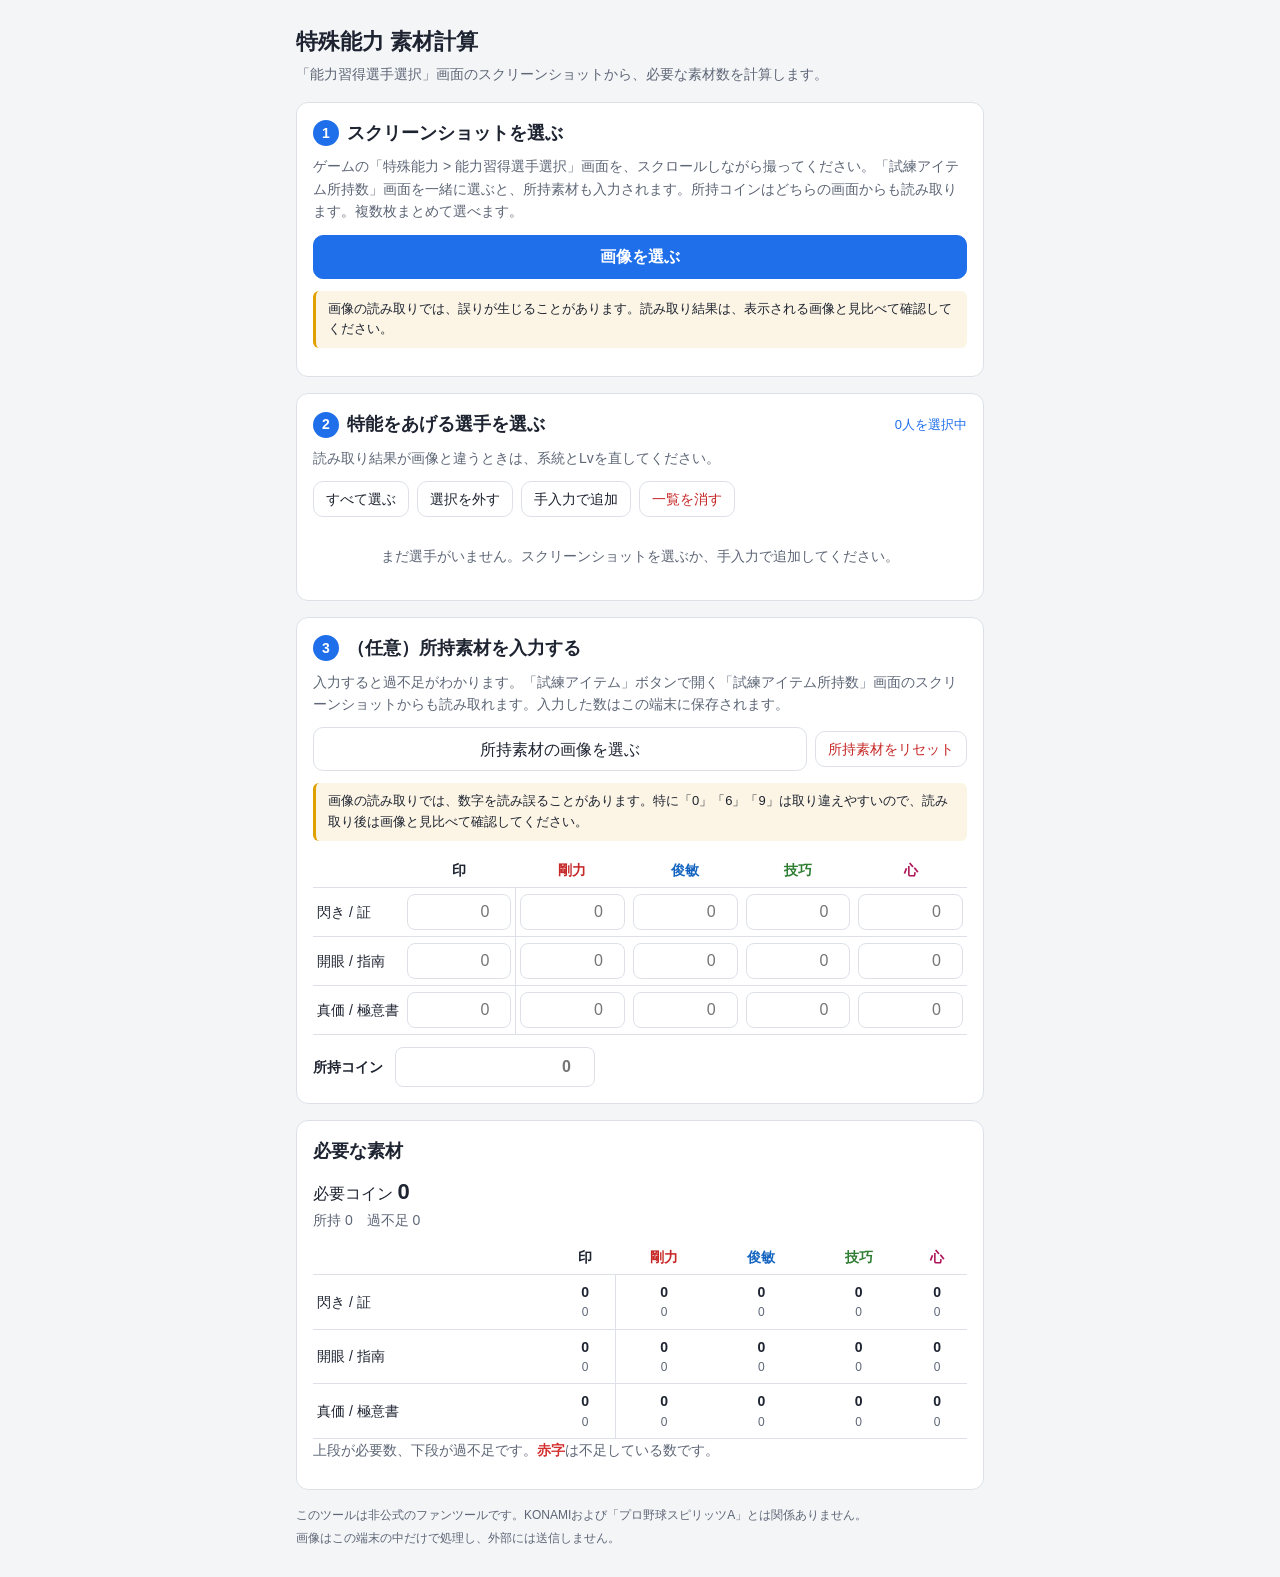
==== index.html @ b3fa0130 "Add files via upload" ====
<!doctype html>
<html lang="ja">
<head>
  <meta charset="utf-8">
  <meta name="viewport" content="width=device-width, initial-scale=1, viewport-fit=cover">
  <meta name="apple-mobile-web-app-capable" content="yes">
  <title>特殊能力 素材計算（スクショ読み取り）</title>
  <link rel="stylesheet" href="src/style.css">
</head>
<body>
  <header class="site-header">
    <h1>特殊能力 素材計算</h1>
    <p class="lead">「能力習得選手選択」画面のスクリーンショットから、必要な素材数を計算します。</p>
  </header>

  <main>
    <section class="card">
      <h2><span class="step">1</span>スクリーンショットを選ぶ</h2>
      <p class="hint">ゲームの「特殊能力 &gt; 能力習得選手選択」画面を、スクロールしながら撮ってください。「試練アイテム所持数」画面を一緒に選ぶと、所持素材も入力されます。所持コインはどちらの画面からも読み取ります。複数枚まとめて選べます。</p>
      <label class="button primary file-button">
        画像を選ぶ
        <input id="file-input" type="file" accept="image/*" multiple hidden>
      </label>
      <p class="notice">画像の読み取りでは、誤りが生じることがあります。読み取り結果は、表示される画像と見比べて確認してください。</p>
      <p id="read-status" class="status" aria-live="polite"></p>
    </section>

    <section class="card">
      <div class="section-head">
        <h2><span class="step">2</span>特能をあげる選手を選ぶ</h2>
        <span id="selected-count" class="badge"></span>
      </div>
      <p class="hint">読み取り結果が画像と違うときは、系統とLvを直してください。</p>
      <div class="toolbar">
        <button type="button" id="select-all" class="button small">すべて選ぶ</button>
        <button type="button" id="select-none" class="button small">選択を外す</button>
        <button type="button" id="add-manual" class="button small">手入力で追加</button>
        <button type="button" id="clear-players" class="button small danger">一覧を消す</button>
      </div>
      <div id="player-list" class="player-list"></div>
      <p id="empty-players" class="empty">まだ選手がいません。スクリーンショットを選ぶか、手入力で追加してください。</p>
    </section>

    <section class="card">
      <h2><span class="step">3</span>（任意）所持素材を入力する</h2>
      <p class="hint">入力すると過不足がわかります。「試練アイテム」ボタンで開く「試練アイテム所持数」画面のスクリーンショットからも読み取れます。入力した数はこの端末に保存されます。</p>
      <div class="toolbar owned-tools">
        <label class="button file-button owned-file">
          所持素材の画像を選ぶ
          <input id="owned-file-input" type="file" accept="image/*" hidden>
        </label>
        <button type="button" id="reset-owned" class="button small danger">所持素材をリセット</button>
      </div>
      <p class="notice">画像の読み取りでは、数字を読み誤ることがあります。特に「0」「6」「9」は取り違えやすいので、読み取り後は画像と見比べて確認してください。</p>
      <p id="owned-status" class="status" aria-live="polite"></p>
      <img id="owned-thumb" class="thumb owned-thumb" alt="読み取った試練アイテム所持数の画面" hidden>
      <div class="table-scroll">
        <table id="owned-table" class="material-table"></table>
      </div>
      <label class="coin-input">所持コイン
        <input id="owned-coin" type="number" inputmode="numeric" min="0" placeholder="0">
      </label>
    </section>

    <section class="card result">
      <h2>必要な素材</h2>
      <p class="coin">必要コイン <strong id="coin-total">0</strong>
        <span class="coin-detail">所持 <span id="coin-owned">0</span>　過不足 <span id="coin-balance" class="bal">0</span></span></p>
      <div class="table-scroll">
        <table id="result-table" class="material-table"></table>
      </div>
      <p class="hint">上段が必要数、下段が過不足です。<span class="short">赤字</span>は不足している数です。</p>
    </section>
  </main>

  <footer class="site-footer">
    <p>このツールは非公式のファンツールです。KONAMIおよび「プロ野球スピリッツA」とは関係ありません。</p>
    <p>画像はこの端末の中だけで処理し、外部には送信しません。</p>
  </footer>

  <template id="player-template">
    <article class="player">
      <label class="pick">
        <input type="checkbox" class="pick-input">
        <span class="pick-label">選択</span>
      </label>
      <img class="thumb" alt="">
      <p class="rows-label">読み取り結果</p>
      <div class="rows"></div>
      <div class="player-foot">
        <label class="target-label">目標Lv
          <select class="target">
            <option value="1">Lv.1</option><option value="2">Lv.2</option><option value="3">Lv.3</option>
            <option value="4">Lv.4</option><option value="5">Lv.5</option>
          </select>
        </label>
        <button type="button" class="button small danger remove">削除</button>
      </div>
    </article>
  </template>

  <script src="src/reader.js"></script>
  <script src="src/materials.js"></script>
  <script src="src/coin.js"></script>
  <script src="src/calc.js"></script>
  <script src="src/app.js"></script>
</body>
</html>
---- src/style.css ----
:root {
  --bg: #f4f5f7;
  --card: #ffffff;
  --text: #1d2330;
  --muted: #5d6676;
  --line: #dde1e7;
  --accent: #1f6feb;
  --accent-soft: #e7f0ff;
  --danger: #c62828;
  --short: #d32f2f;
  --go: #c62828;
  --gi: #2e7d32;
  --shun: #1565c0;
  --shin: #ad1457;
  color-scheme: light dark;
}
@media (prefers-color-scheme: dark) {
  :root {
    --bg: #12151b;
    --card: #1b2029;
    --text: #e6e9ef;
    --muted: #9aa3b2;
    --line: #2d3442;
    --accent: #4c8dff;
    --accent-soft: #1d2a42;
    --danger: #ef5350;
    --short: #ff6b6b;
    --go: #ef6b6b;
    --gi: #66bb6a;
    --shun: #64a8f0;
    --shin: #f06292;
  }
}

* { box-sizing: border-box; }
[hidden] { display: none !important; }
body {
  margin: 0;
  background: var(--bg);
  color: var(--text);
  font-family: -apple-system, BlinkMacSystemFont, "Hiragino Sans", "Hiragino Kaku Gothic ProN", sans-serif;
  font-size: 16px;
  line-height: 1.6;
  -webkit-text-size-adjust: 100%;
}
.site-header, main, .site-footer {
  max-width: 720px;
  margin: 0 auto;
  padding: 0 16px;
}
.site-header { padding-top: calc(16px + env(safe-area-inset-top)); }
h1 { font-size: 22px; margin: 8px 0 4px; }
h2 { font-size: 18px; margin: 0 0 8px; display: flex; align-items: center; gap: 8px; }
.lead, .hint { color: var(--muted); margin: 0 0 12px; font-size: 14px; }
.step {
  display: inline-grid; place-items: center;
  width: 26px; height: 26px; border-radius: 50%;
  background: var(--accent); color: #fff; font-size: 14px;
}

.card {
  background: var(--card);
  border: 1px solid var(--line);
  border-radius: 12px;
  padding: 16px;
  margin: 16px 0;
}
.section-head { display: flex; justify-content: space-between; align-items: baseline; gap: 8px; flex-wrap: wrap; }
.badge { font-size: 13px; color: var(--accent); }

.button {
  display: inline-flex; align-items: center; justify-content: center;
  min-height: 44px; padding: 0 16px;
  border: 1px solid var(--line); border-radius: 10px;
  background: var(--card); color: var(--text);
  font: inherit; cursor: pointer;
}
.button.primary { background: var(--accent); border-color: var(--accent); color: #fff; font-weight: 600; width: 100%; }
.button.small { min-height: 36px; padding: 0 12px; font-size: 14px; }
.button.danger { color: var(--danger); }
.toolbar { display: flex; flex-wrap: wrap; gap: 8px; margin-bottom: 12px; }
.status { margin: 12px 0 0; font-size: 14px; }
.notice {
  margin: 12px 0 0;
  padding: 8px 12px;
  border-left: 3px solid #e0a100;
  background: rgba(224, 161, 0, 0.1);
  border-radius: 6px;
  font-size: 13px;
}
.empty { color: var(--muted); font-size: 14px; text-align: center; padding: 16px 0; margin: 0; }

.player-list { display: grid; gap: 12px; }
.player {
  border: 1px solid var(--line);
  border-radius: 10px;
  padding: 12px;
  display: grid;
  gap: 8px;
}
.player.checked { border-color: var(--accent); background: var(--accent-soft); }
.pick { display: flex; align-items: center; gap: 8px; font-weight: 600; }
.pick-input { width: 22px; height: 22px; accent-color: var(--accent); }
.thumb { width: 100%; height: auto; border-radius: 6px; display: block; background: #000; }
.rows { display: grid; gap: 6px; }
.row { display: grid; grid-template-columns: 20px 1fr 96px; gap: 8px; align-items: center; }
.row-no { color: var(--muted); font-size: 13px; text-align: center; }
select, input[type="number"] {
  font: inherit;
  font-size: 16px; /* iOSで入力時に拡大されないように */
  min-height: 40px;
  padding: 4px 8px;
  border: 1px solid var(--line);
  border-radius: 8px;
  background: var(--card);
  color: var(--text);
  width: 100%;
}
select.kei { font-weight: 600; }
.kei-剛 { color: var(--go); }
.kei-技 { color: var(--gi); }
.kei-俊 { color: var(--shun); }
.kei-心 { color: var(--shin); }
.player-foot { display: flex; justify-content: space-between; align-items: center; gap: 8px; }
.player-foot label { display: flex; align-items: center; gap: 8px; font-size: 14px; }
.player-foot select { width: auto; }

.table-scroll { overflow-x: auto; }
.material-table { width: 100%; border-collapse: collapse; font-size: 14px; }
.material-table th, .material-table td { border-bottom: 1px solid var(--line); padding: 6px 4px; text-align: center; }
.material-table tr > th:first-child { text-align: left; white-space: nowrap; font-weight: 500; }
.material-table input { min-height: 36px; text-align: right; padding: 4px 6px; min-width: 48px; }
.kei-head { font-weight: 700; }
.common-cell { border-right: 1px solid var(--line); }
.owned-tools { margin: 12px 0 0; align-items: center; }
.owned-file { flex: 1 1 auto; }
.rows-label { margin: 4px 0 0; font-size: 13px; font-weight: 600; color: var(--muted); }
.target-label { font-size: 16px !important; font-weight: 600; }
.player-foot .target-label select { font-size: 17px; font-weight: 600; min-height: 44px; padding: 4px 12px; }
.owned-thumb { margin: 8px 0 12px; }
.need { font-weight: 600; font-variant-numeric: tabular-nums; }
.bal { font-size: 12px; color: var(--muted); font-variant-numeric: tabular-nums; }
.bal.short, .short { color: var(--short); font-weight: 600; }
.coin { margin: 0 0 8px; }
.coin strong { font-size: 22px; font-variant-numeric: tabular-nums; }
.coin-detail { display: block; font-size: 14px; color: var(--muted); font-variant-numeric: tabular-nums; }
.coin-detail .bal { font-size: 14px; }
.coin-input { display: flex; align-items: center; gap: 12px; margin-top: 12px; font-weight: 600; font-size: 14px; }
.coin-input input { max-width: 200px; text-align: right; }

.site-footer { color: var(--muted); font-size: 12px; padding-bottom: calc(24px + env(safe-area-inset-bottom)); }
.site-footer p { margin: 4px 0; }
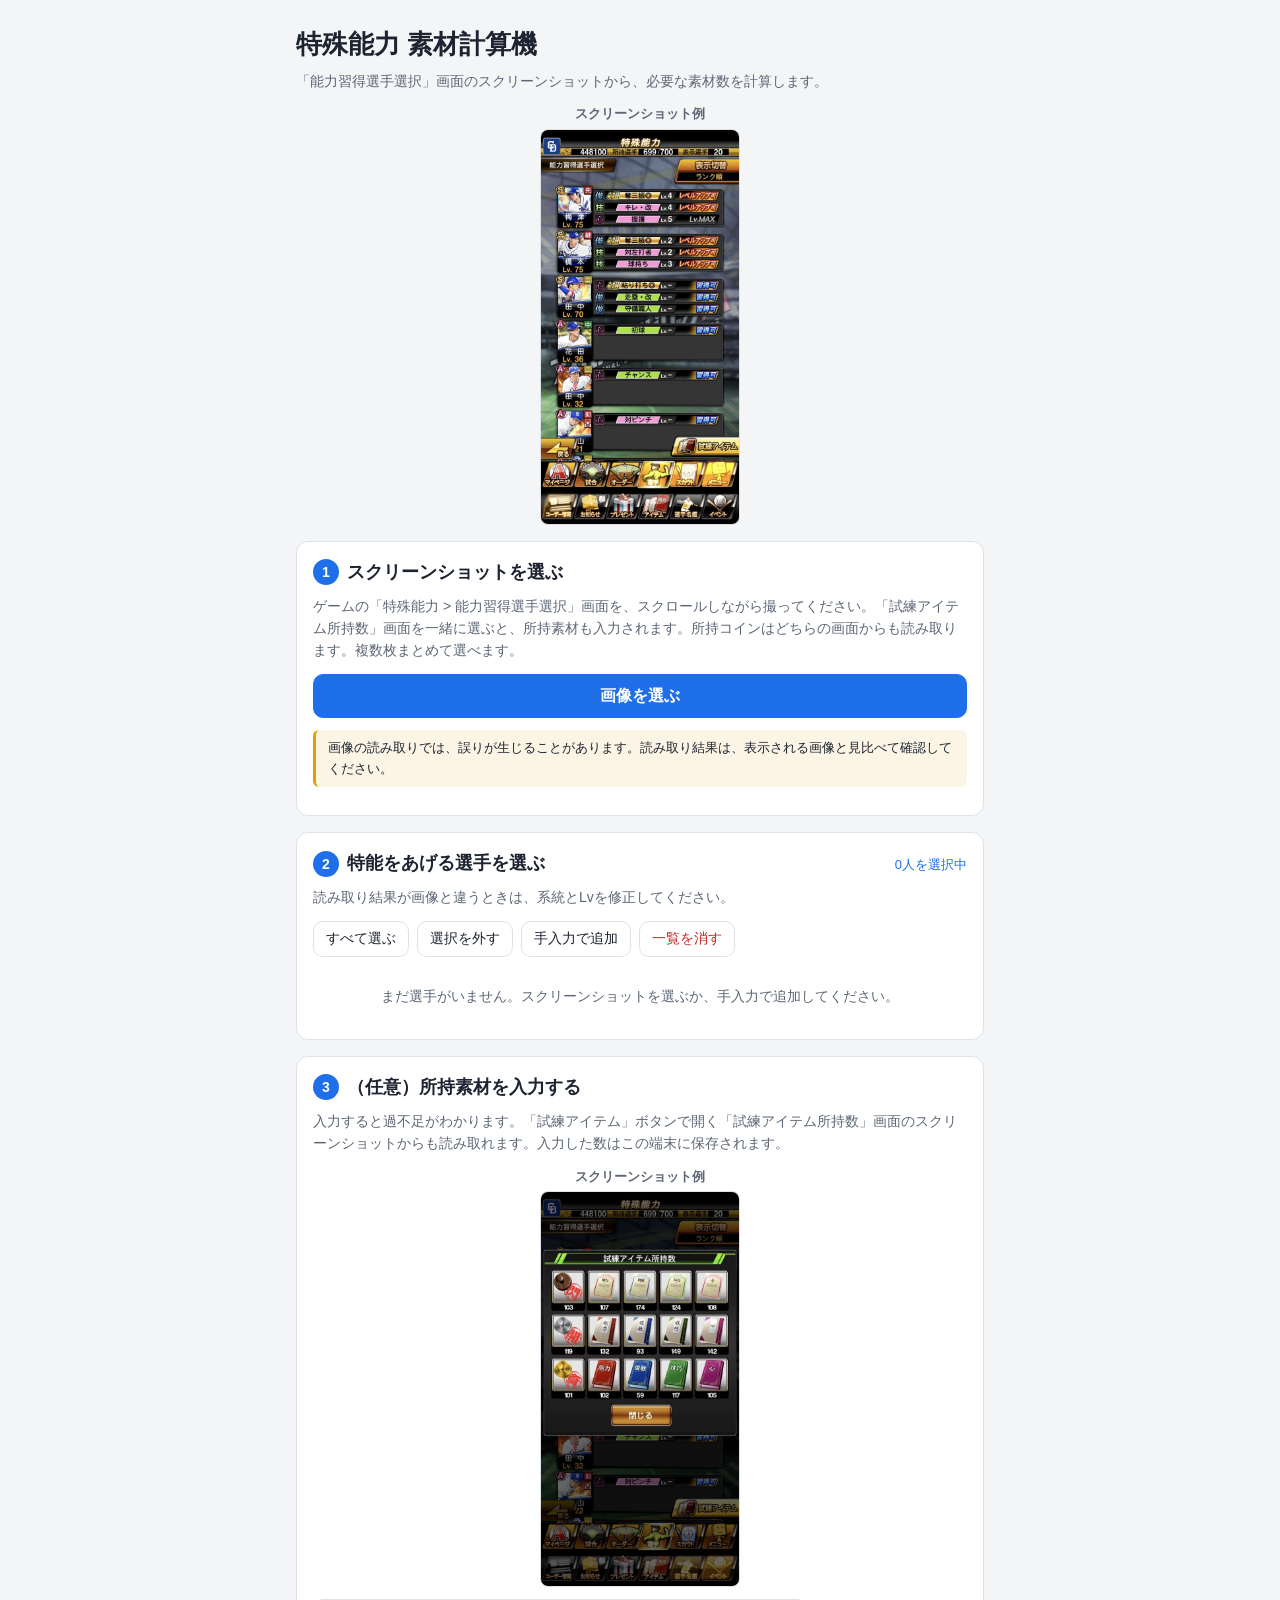
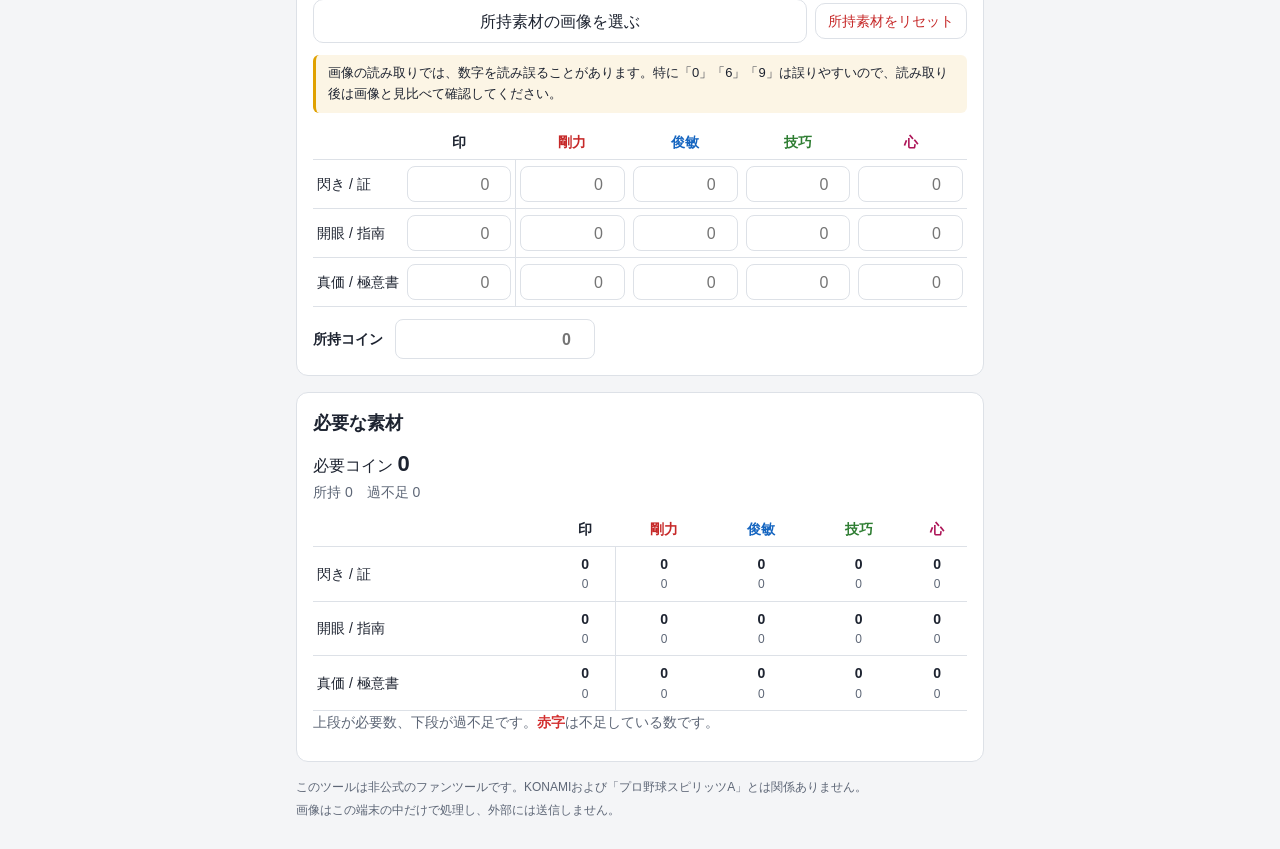
==== commit 3d9f373a: "Add files via upload" ====
--- a/index.html
+++ b/index.html
@@ -4,13 +4,17 @@
   <meta charset="utf-8">
   <meta name="viewport" content="width=device-width, initial-scale=1, viewport-fit=cover">
   <meta name="apple-mobile-web-app-capable" content="yes">
-  <title>特殊能力 素材計算（スクショ読み取り）</title>
+  <title>特殊能力 素材計算機（スクショ読み取り）</title>
   <link rel="stylesheet" href="src/style.css">
 </head>
 <body>
   <header class="site-header">
-    <h1>特殊能力 素材計算</h1>
+    <h1>特殊能力 素材計算機</h1>
     <p class="lead">「能力習得選手選択」画面のスクリーンショットから、必要な素材数を計算します。</p>
+    <figure class="example">
+      <figcaption>スクリーンショット例</figcaption>
+      <img src="img/example01.jpg" alt="「能力習得選手選択」画面のスクリーンショット例" width="600" height="1194" loading="lazy">
+    </figure>
   </header>
 
   <main>
@@ -30,7 +34,7 @@
         <h2><span class="step">2</span>特能をあげる選手を選ぶ</h2>
         <span id="selected-count" class="badge"></span>
       </div>
-      <p class="hint">読み取り結果が画像と違うときは、系統とLvを直してください。</p>
+      <p class="hint">読み取り結果が画像と違うときは、系統とLvを修正してください。</p>
       <div class="toolbar">
         <button type="button" id="select-all" class="button small">すべて選ぶ</button>
         <button type="button" id="select-none" class="button small">選択を外す</button>
@@ -44,6 +48,10 @@
     <section class="card">
       <h2><span class="step">3</span>（任意）所持素材を入力する</h2>
       <p class="hint">入力すると過不足がわかります。「試練アイテム」ボタンで開く「試練アイテム所持数」画面のスクリーンショットからも読み取れます。入力した数はこの端末に保存されます。</p>
+      <figure class="example">
+        <figcaption>スクリーンショット例</figcaption>
+        <img src="img/example02.jpg" alt="「試練アイテム所持数」画面のスクリーンショット例" width="600" height="1194" loading="lazy">
+      </figure>
       <div class="toolbar owned-tools">
         <label class="button file-button owned-file">
           所持素材の画像を選ぶ
@@ -51,7 +59,7 @@
         </label>
         <button type="button" id="reset-owned" class="button small danger">所持素材をリセット</button>
       </div>
-      <p class="notice">画像の読み取りでは、数字を読み誤ることがあります。特に「0」「6」「9」は取り違えやすいので、読み取り後は画像と見比べて確認してください。</p>
+      <p class="notice">画像の読み取りでは、数字を読み誤ることがあります。特に「0」「6」「9」は誤りやすいので、読み取り後は画像と見比べて確認してください。</p>
       <p id="owned-status" class="status" aria-live="polite"></p>
       <img id="owned-thumb" class="thumb owned-thumb" alt="読み取った試練アイテム所持数の画面" hidden>
       <div class="table-scroll">
--- a/src/style.css
+++ b/src/style.css
@@ -49,8 +49,11 @@
   padding: 0 16px;
 }
 .site-header { padding-top: calc(16px + env(safe-area-inset-top)); }
-h1 { font-size: 22px; margin: 8px 0 4px; }
+h1 { font-size: 26px; margin: 8px 0 4px; }
 h2 { font-size: 18px; margin: 0 0 8px; display: flex; align-items: center; gap: 8px; }
+.example { margin: 0 0 12px; text-align: center; }
+.example figcaption { font-size: 13px; font-weight: 600; color: var(--muted); margin-bottom: 4px; }
+.example img { display: block; width: 100%; max-width: 200px; height: auto; margin: 0 auto; border-radius: 8px; border: 1px solid var(--line); }
 .lead, .hint { color: var(--muted); margin: 0 0 12px; font-size: 14px; }
 .step {
   display: inline-grid; place-items: center;
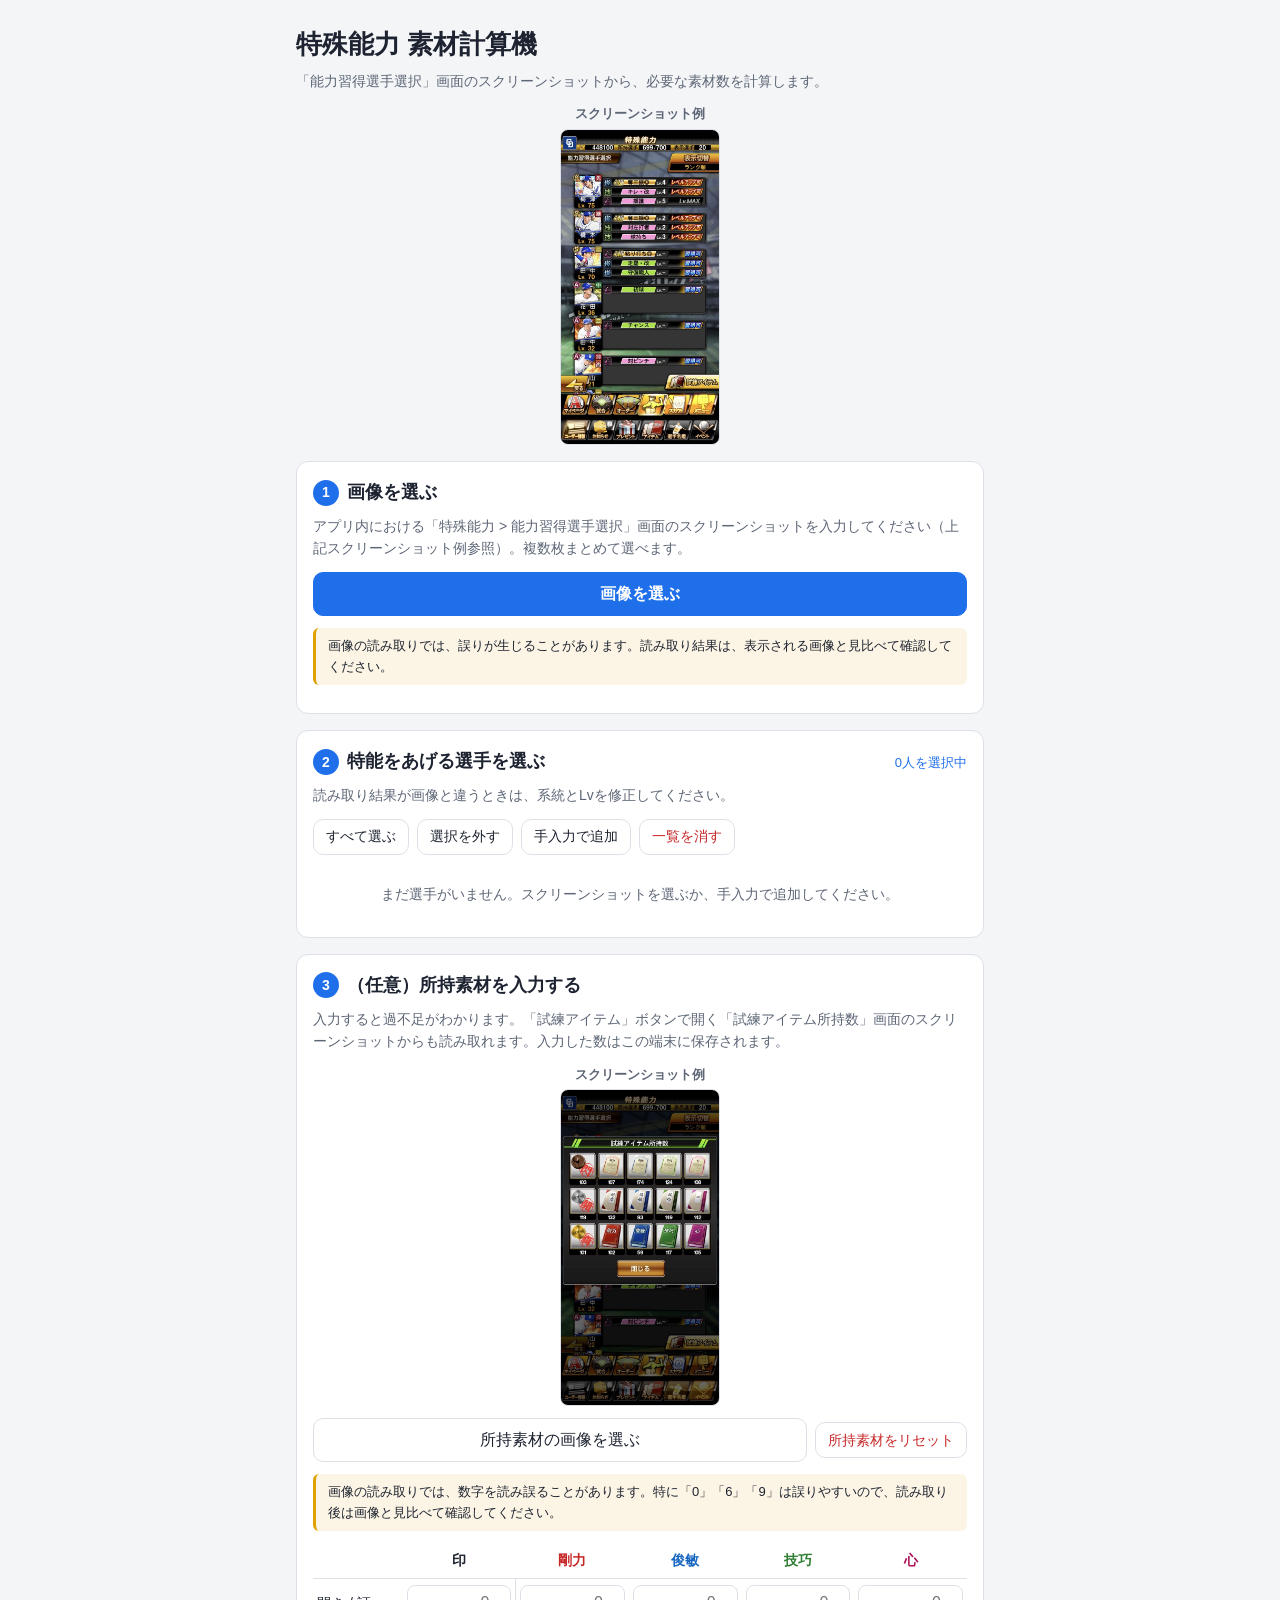
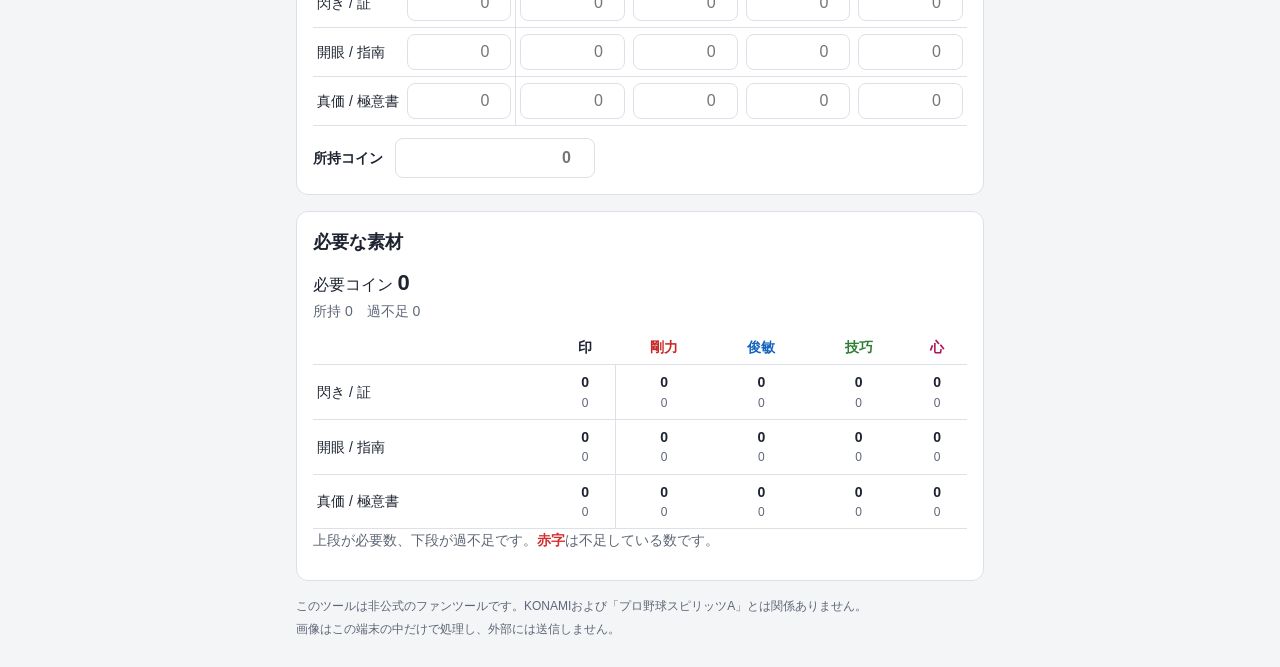
==== commit b645248e: "Add files via upload" ====
--- a/index.html
+++ b/index.html
@@ -19,8 +19,8 @@
 
   <main>
     <section class="card">
-      <h2><span class="step">1</span>スクリーンショットを選ぶ</h2>
-      <p class="hint">ゲームの「特殊能力 &gt; 能力習得選手選択」画面を、スクロールしながら撮ってください。「試練アイテム所持数」画面を一緒に選ぶと、所持素材も入力されます。所持コインはどちらの画面からも読み取ります。複数枚まとめて選べます。</p>
+      <h2><span class="step">1</span>画像を選ぶ</h2>
+      <p class="hint">アプリ内における「特殊能力 &gt; 能力習得選手選択」画面のスクリーンショットを入力してください（上記スクリーンショット例参照）。複数枚まとめて選べます。</p>
       <label class="button primary file-button">
         画像を選ぶ
         <input id="file-input" type="file" accept="image/*" multiple hidden>
--- a/src/style.css
+++ b/src/style.css
@@ -53,7 +53,10 @@
 h2 { font-size: 18px; margin: 0 0 8px; display: flex; align-items: center; gap: 8px; }
 .example { margin: 0 0 12px; text-align: center; }
 .example figcaption { font-size: 13px; font-weight: 600; color: var(--muted); margin-bottom: 4px; }
-.example img { display: block; width: 100%; max-width: 200px; height: auto; margin: 0 auto; border-radius: 8px; border: 1px solid var(--line); }
+.example img { display: block; width: 160px; max-width: 100%; height: auto; margin: 0 auto; border-radius: 8px; border: 1px solid var(--line); }
+@media (max-width: 480px) {
+  .example img { width: 56px; } /* スマホでは縦長の画像が場所を取りすぎないよう小さく */
+}
 .lead, .hint { color: var(--muted); margin: 0 0 12px; font-size: 14px; }
 .step {
   display: inline-grid; place-items: center;
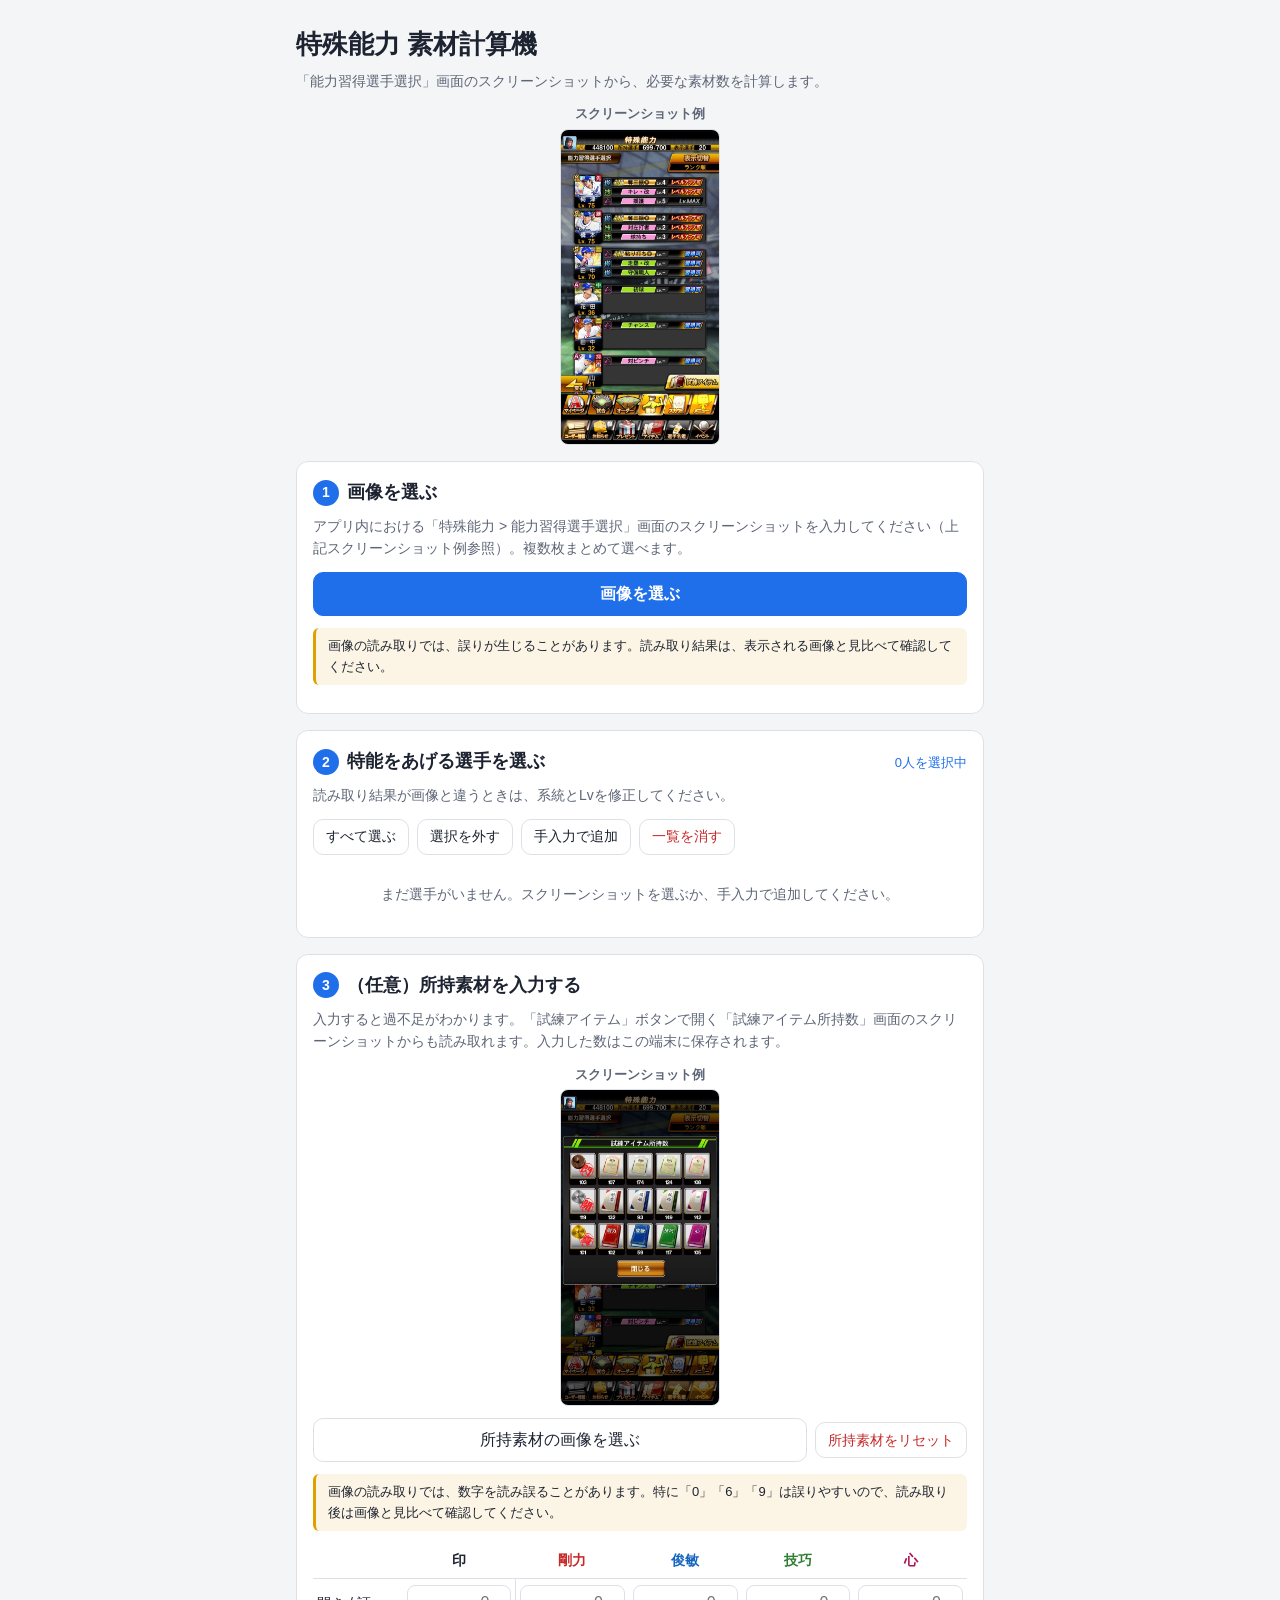
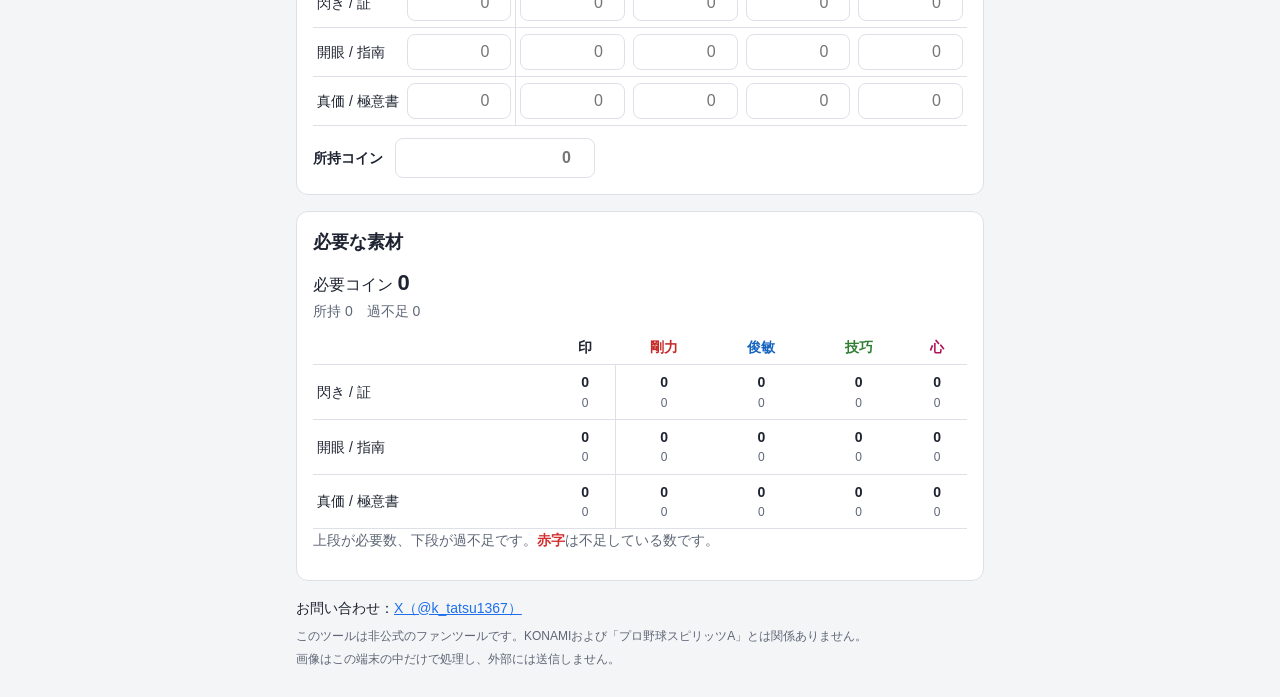
==== commit 240eed56: "Add files via upload" ====
--- a/index.html
+++ b/index.html
@@ -82,6 +82,7 @@
   </main>
 
   <footer class="site-footer">
+    <p class="contact">お問い合わせ：<a href="https://x.com/k_tatsu1367" target="_blank" rel="noopener noreferrer">X（@k_tatsu1367）</a></p>
     <p>このツールは非公式のファンツールです。KONAMIおよび「プロ野球スピリッツA」とは関係ありません。</p>
     <p>画像はこの端末の中だけで処理し、外部には送信しません。</p>
   </footer>
--- a/src/style.css
+++ b/src/style.css
@@ -156,3 +156,5 @@
 
 .site-footer { color: var(--muted); font-size: 12px; padding-bottom: calc(24px + env(safe-area-inset-bottom)); }
 .site-footer p { margin: 4px 0; }
+.site-footer .contact { font-size: 14px; color: var(--text); margin-bottom: 8px; }
+.site-footer a { color: var(--accent); }
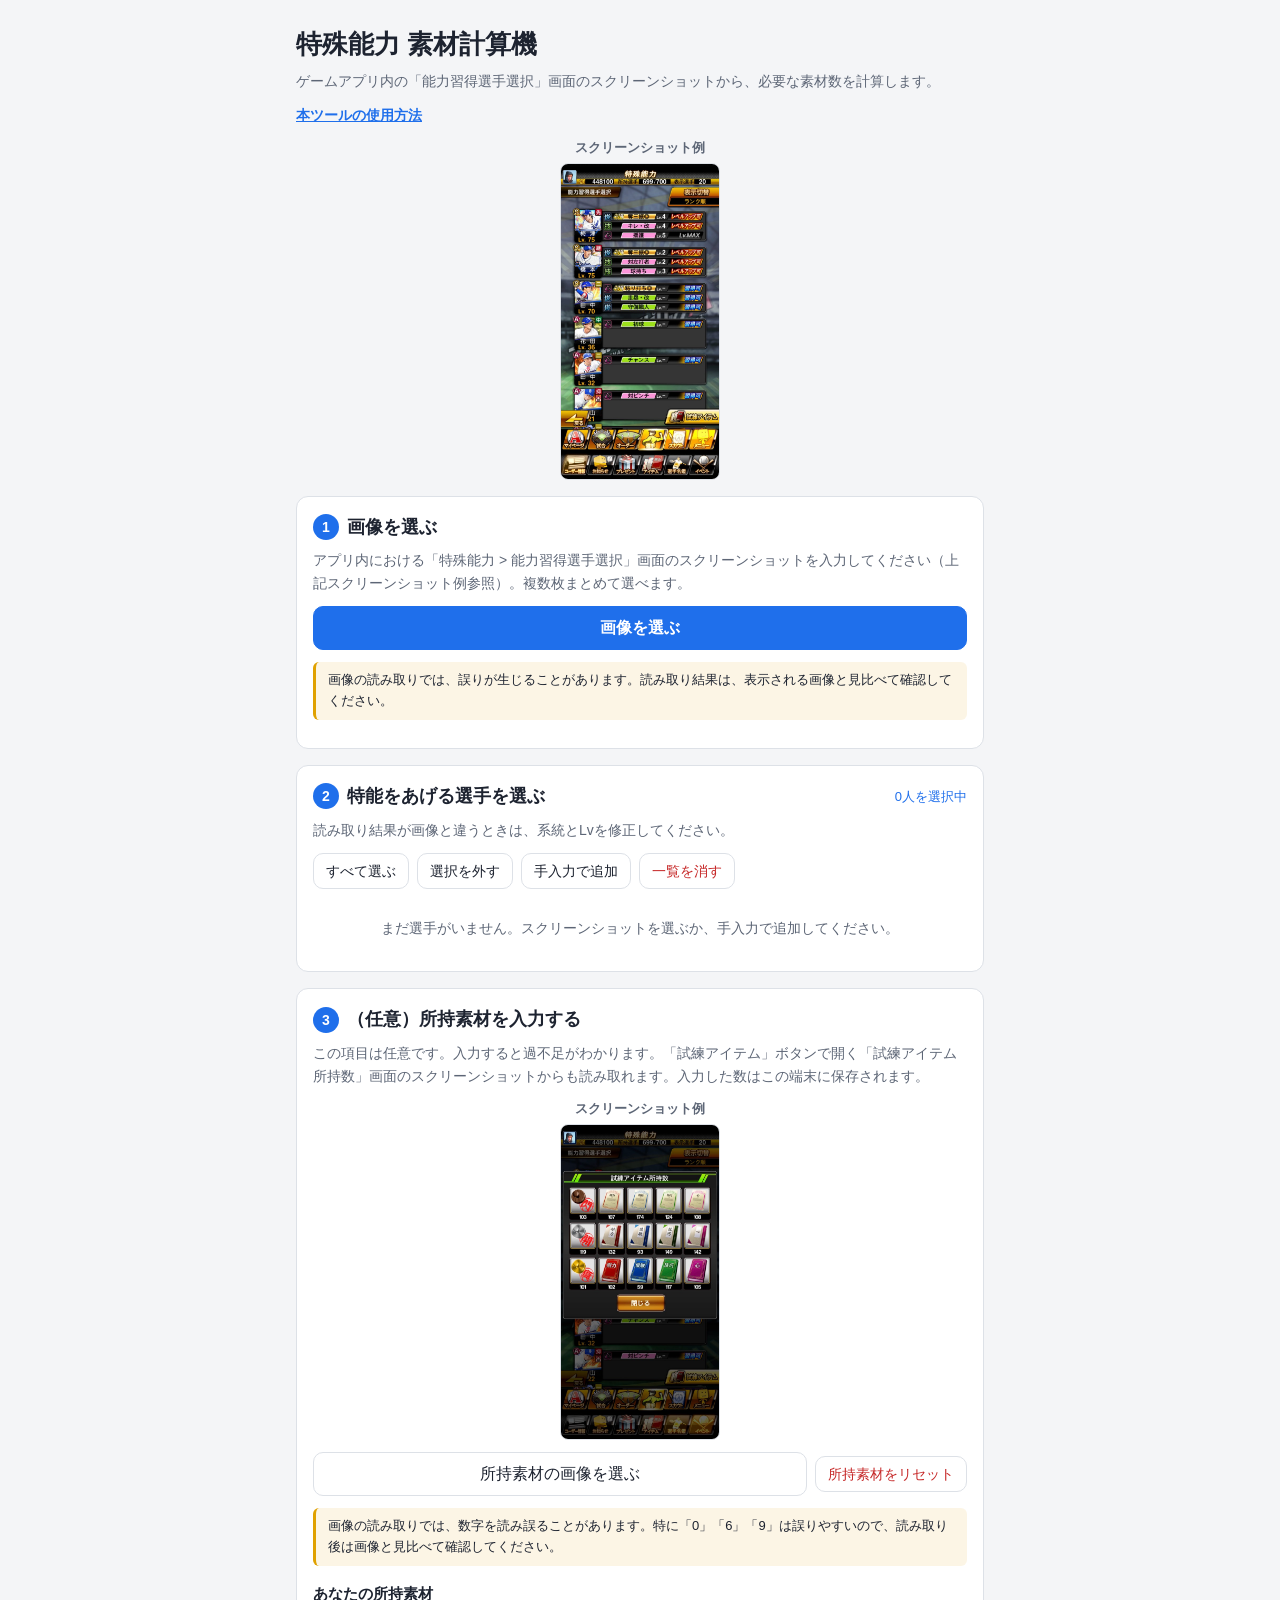
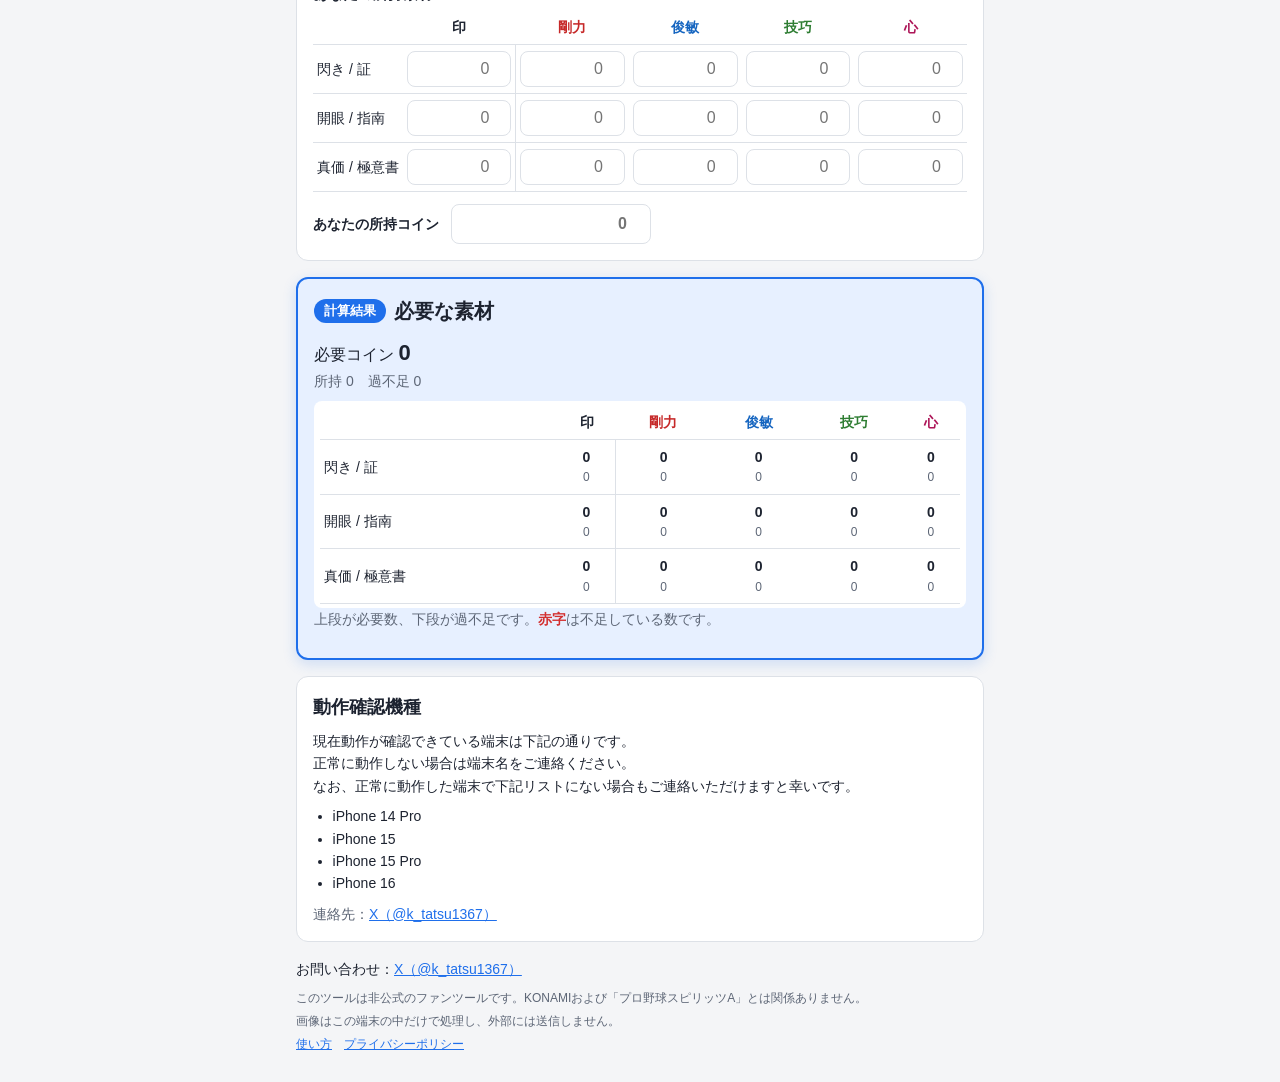
==== commit ff8cf506: "Add files via upload" ====
--- a/index.html
+++ b/index.html
@@ -10,7 +10,8 @@
 <body>
   <header class="site-header">
     <h1>特殊能力 素材計算機</h1>
-    <p class="lead">「能力習得選手選択」画面のスクリーンショットから、必要な素材数を計算します。</p>
+    <p class="lead">ゲームアプリ内の「能力習得選手選択」画面のスクリーンショットから、必要な素材数を計算します。</p>
+    <p class="guide-link"><a href="guide.html">本ツールの使用方法</a></p>
     <figure class="example">
       <figcaption>スクリーンショット例</figcaption>
       <img src="img/example01.jpg" alt="「能力習得選手選択」画面のスクリーンショット例" width="600" height="1194" loading="lazy">
@@ -47,7 +48,7 @@
 
     <section class="card">
       <h2><span class="step">3</span>（任意）所持素材を入力する</h2>
-      <p class="hint">入力すると過不足がわかります。「試練アイテム」ボタンで開く「試練アイテム所持数」画面のスクリーンショットからも読み取れます。入力した数はこの端末に保存されます。</p>
+      <p class="hint">この項目は任意です。入力すると過不足がわかります。「試練アイテム」ボタンで開く「試練アイテム所持数」画面のスクリーンショットからも読み取れます。入力した数はこの端末に保存されます。</p>
       <figure class="example">
         <figcaption>スクリーンショット例</figcaption>
         <img src="img/example02.jpg" alt="「試練アイテム所持数」画面のスクリーンショット例" width="600" height="1194" loading="lazy">
@@ -62,16 +63,17 @@
       <p class="notice">画像の読み取りでは、数字を読み誤ることがあります。特に「0」「6」「9」は誤りやすいので、読み取り後は画像と見比べて確認してください。</p>
       <p id="owned-status" class="status" aria-live="polite"></p>
       <img id="owned-thumb" class="thumb owned-thumb" alt="読み取った試練アイテム所持数の画面" hidden>
+      <h3 class="sub-head">あなたの所持素材</h3>
       <div class="table-scroll">
         <table id="owned-table" class="material-table"></table>
       </div>
-      <label class="coin-input">所持コイン
+      <label class="coin-input">あなたの所持コイン
         <input id="owned-coin" type="number" inputmode="numeric" min="0" placeholder="0">
       </label>
     </section>
 
     <section class="card result">
-      <h2>必要な素材</h2>
+      <h2><span class="result-tag">計算結果</span>必要な素材</h2>
       <p class="coin">必要コイン <strong id="coin-total">0</strong>
         <span class="coin-detail">所持 <span id="coin-owned">0</span>　過不足 <span id="coin-balance" class="bal">0</span></span></p>
       <div class="table-scroll">
@@ -79,12 +81,26 @@
       </div>
       <p class="hint">上段が必要数、下段が過不足です。<span class="short">赤字</span>は不足している数です。</p>
     </section>
+    <section class="card devices">
+      <h2>動作確認機種</h2>
+      <p>現在動作が確認できている端末は下記の通りです。<br>
+        正常に動作しない場合は端末名をご連絡ください。<br>
+        なお、正常に動作した端末で下記リストにない場合もご連絡いただけますと幸いです。</p>
+      <ul>
+        <li>iPhone 14 Pro</li>
+        <li>iPhone 15</li>
+        <li>iPhone 15 Pro</li>
+        <li>iPhone 16</li>
+      </ul>
+      <p class="hint">連絡先：<a href="https://x.com/k_tatsu1367" target="_blank" rel="noopener noreferrer">X（@k_tatsu1367）</a></p>
+    </section>
   </main>
 
   <footer class="site-footer">
     <p class="contact">お問い合わせ：<a href="https://x.com/k_tatsu1367" target="_blank" rel="noopener noreferrer">X（@k_tatsu1367）</a></p>
     <p>このツールは非公式のファンツールです。KONAMIおよび「プロ野球スピリッツA」とは関係ありません。</p>
     <p>画像はこの端末の中だけで処理し、外部には送信しません。</p>
+    <p><a href="guide.html">使い方</a>　<a href="privacy.html">プライバシーポリシー</a></p>
   </footer>
 
   <template id="player-template">
--- a/src/style.css
+++ b/src/style.css
@@ -148,6 +148,25 @@
 .bal { font-size: 12px; color: var(--muted); font-variant-numeric: tabular-nums; }
 .bal.short, .short { color: var(--short); font-weight: 600; }
 .coin { margin: 0 0 8px; }
+.sub-head { font-size: 15px; margin: 16px 0 4px; }
+
+/* 必要な素材（計算結果）の枠：出力であることが一目でわかるように */
+.card.result {
+  border: 2px solid var(--accent);
+  background: var(--accent-soft);
+  box-shadow: 0 4px 14px rgba(31, 111, 235, 0.18);
+}
+.card.result h2 { font-size: 20px; }
+.result-tag {
+  display: inline-block;
+  padding: 2px 10px;
+  border-radius: 999px;
+  background: var(--accent);
+  color: #fff;
+  font-size: 13px;
+  font-weight: 700;
+}
+.card.result .table-scroll { background: var(--card); border-radius: 8px; padding: 4px 6px; }
 .coin strong { font-size: 22px; font-variant-numeric: tabular-nums; }
 .coin-detail { display: block; font-size: 14px; color: var(--muted); font-variant-numeric: tabular-nums; }
 .coin-detail .bal { font-size: 14px; }
@@ -158,3 +177,28 @@
 .site-footer p { margin: 4px 0; }
 .site-footer .contact { font-size: 14px; color: var(--text); margin-bottom: 8px; }
 .site-footer a { color: var(--accent); }
+
+/* 動作確認機種 */
+.devices p { margin: 0 0 8px; font-size: 14px; }
+.devices ul { margin: 0 0 8px; padding-left: 1.4em; font-size: 14px; }
+.devices .hint { margin: 0; }
+.devices a { color: var(--accent); }
+
+/* プライバシーポリシーのページ */
+.back { margin: 0 0 8px; font-size: 14px; }
+.back a, .policy a { color: var(--accent); }
+.policy p { margin: 0 0 8px; font-size: 15px; }
+.policy p:last-child { margin-bottom: 0; }
+.policy ul { margin: 0 0 8px; padding-left: 1.4em; font-size: 15px; }
+.policy li { margin: 4px 0; }
+.policy ol { margin: 0 0 12px; padding-left: 1.4em; font-size: 15px; }
+.policy ol li { margin: 0 0 10px; }
+.guide-table { margin-bottom: 12px; white-space: nowrap; font-variant-numeric: tabular-nums; }
+.guide-table thead th { font-weight: 600; font-size: 13px; }
+.guide-table .total th, .guide-table .total td { font-weight: 700; }
+.faq { margin: 0; font-size: 15px; }
+.faq dt { font-weight: 700; margin-top: 12px; }
+.faq dt:first-child { margin-top: 0; }
+.faq dd { margin: 4px 0 0; }
+.guide-link { margin: 0 0 12px; font-size: 14px; }
+.guide-link a { color: var(--accent); font-weight: 600; }
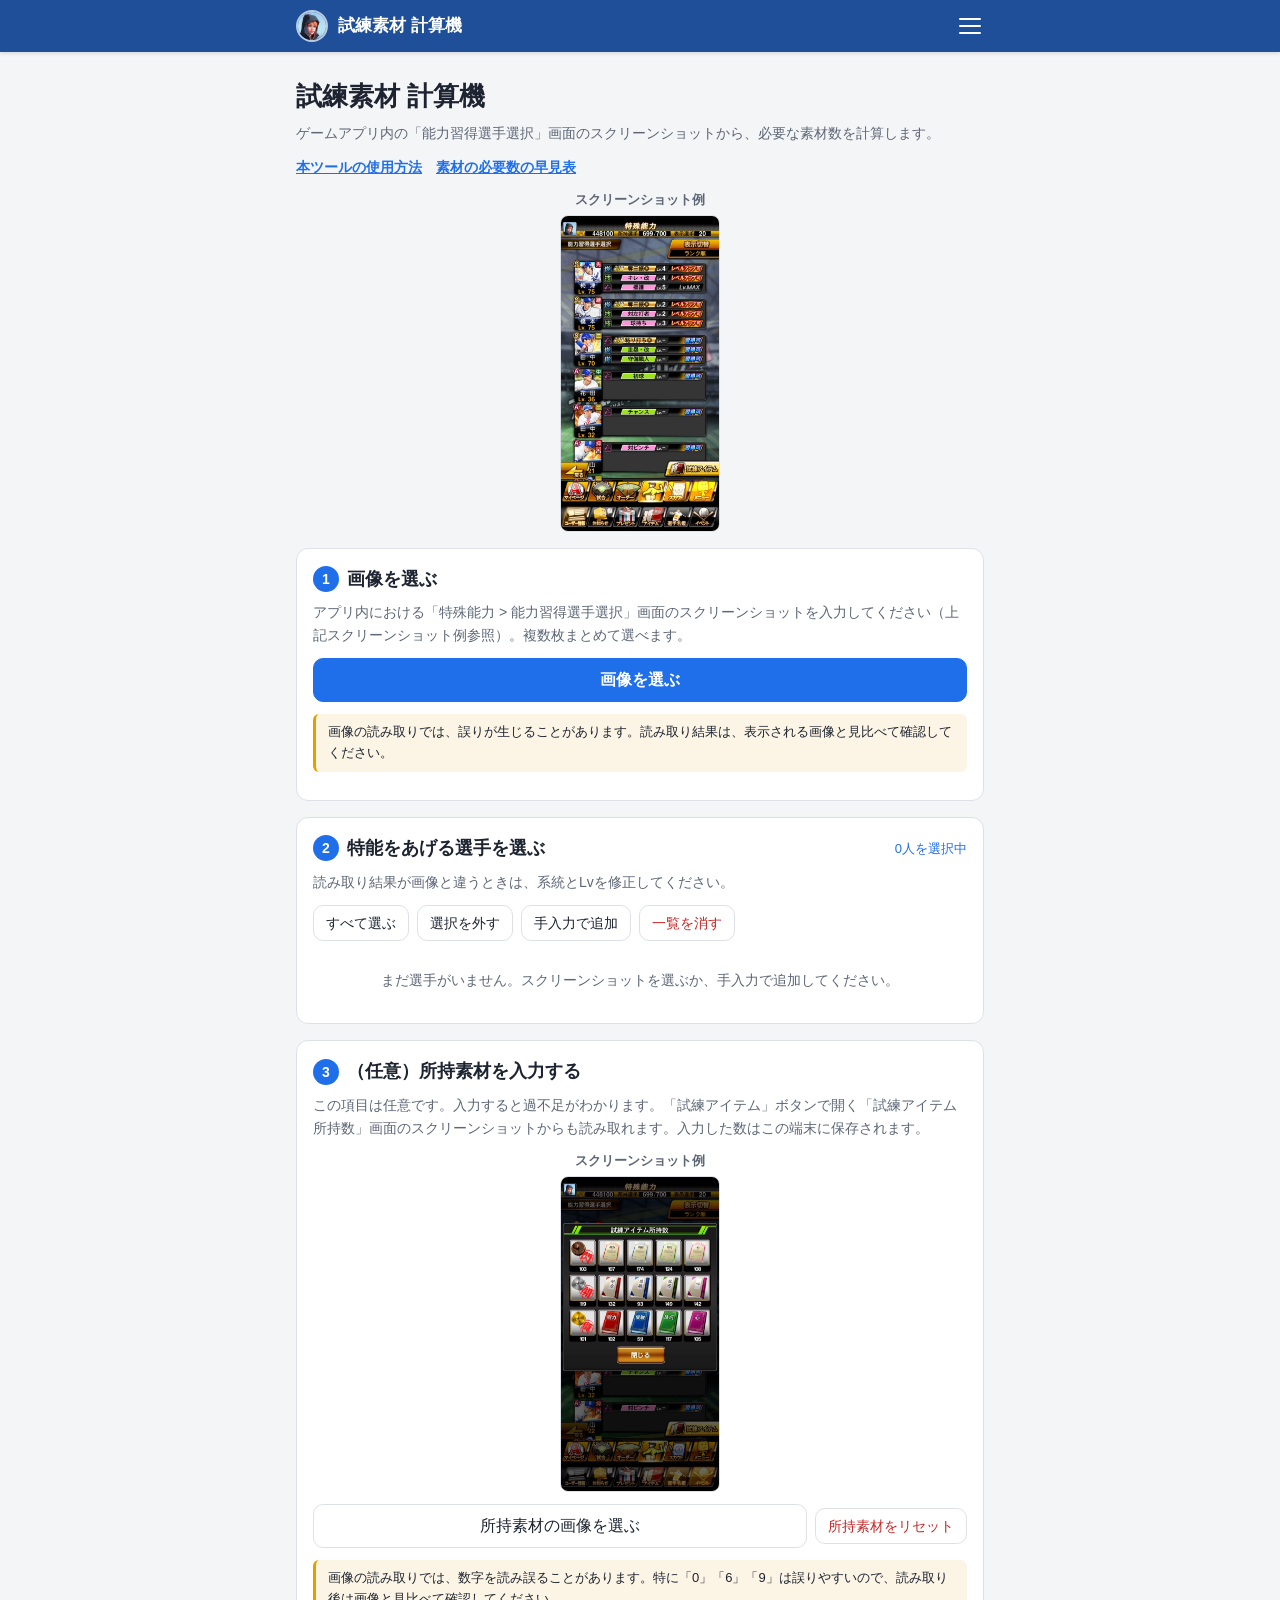
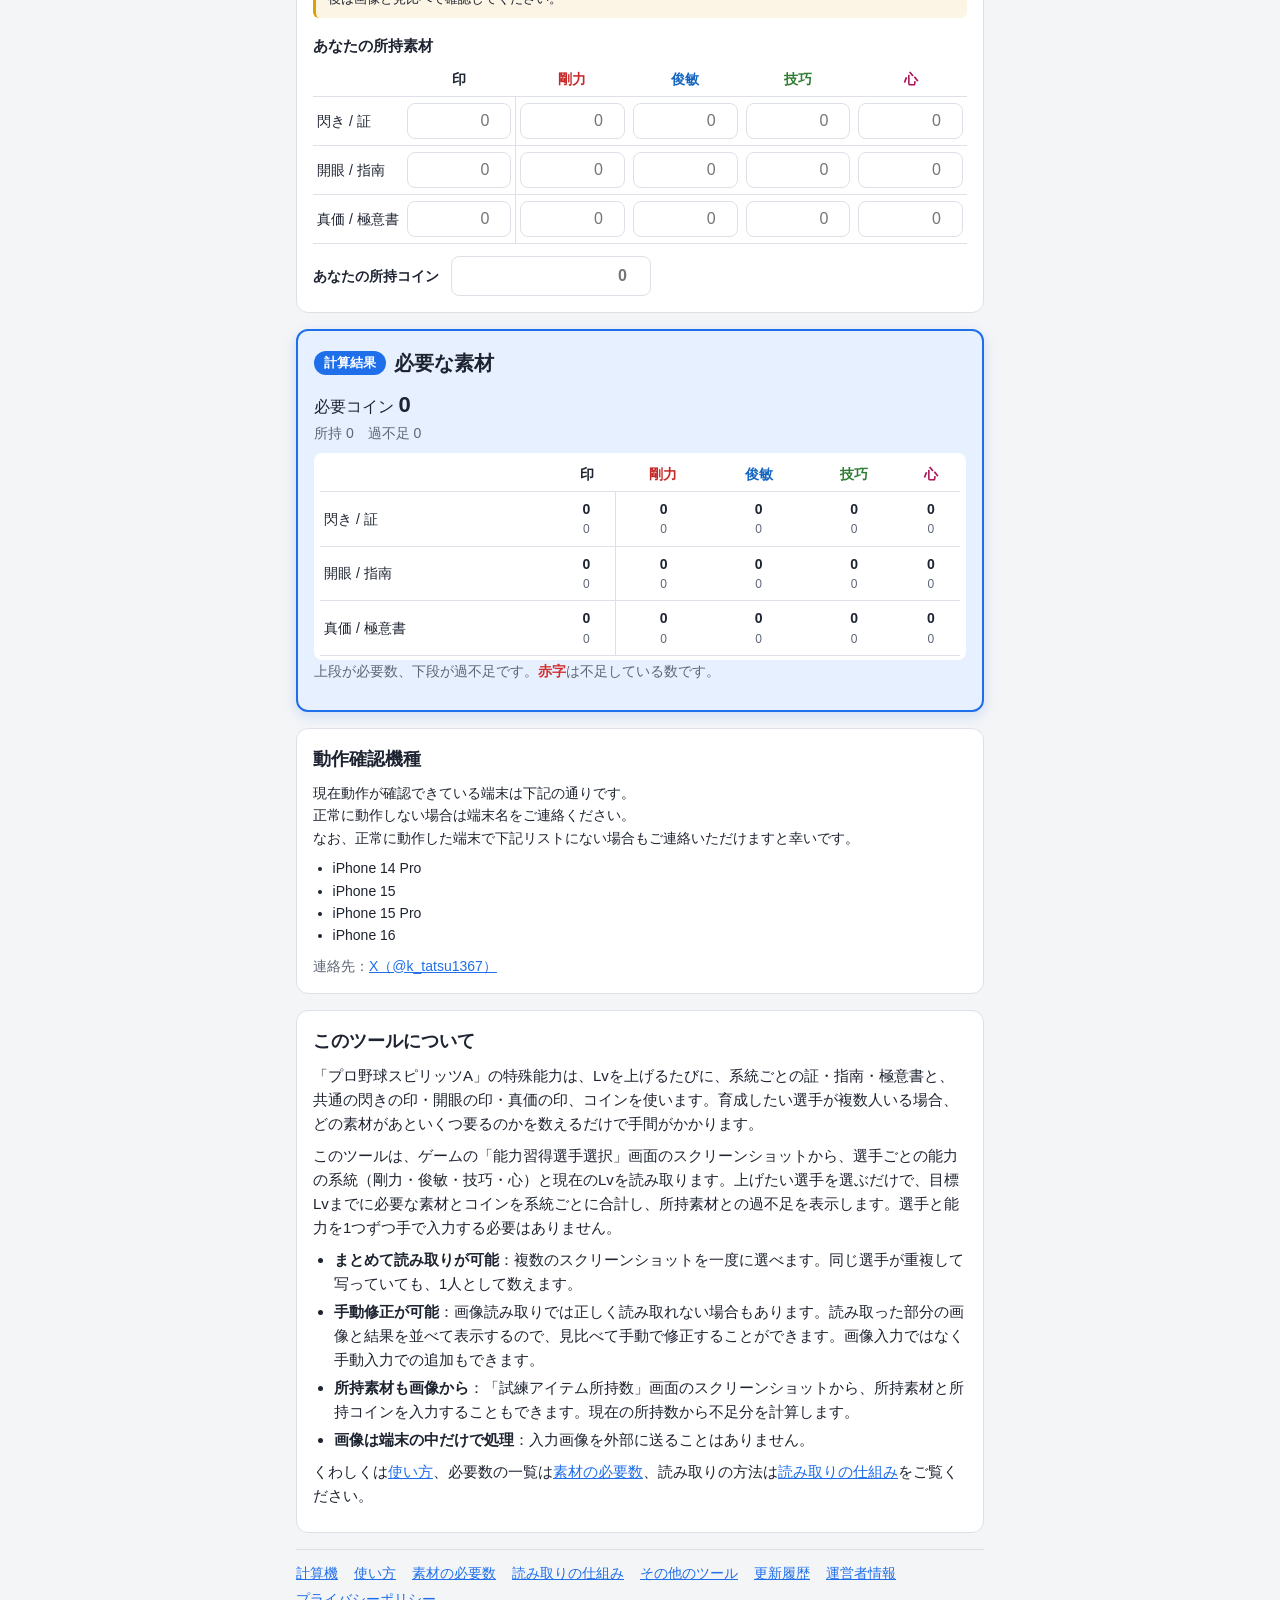
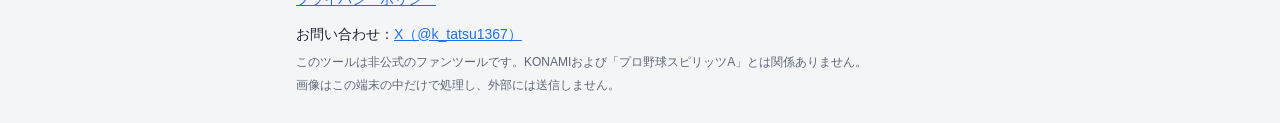
==== commit e88ae2fe: "Add files via upload" ====
--- a/index.html
+++ b/index.html
@@ -4,14 +4,38 @@
   <meta charset="utf-8">
   <meta name="viewport" content="width=device-width, initial-scale=1, viewport-fit=cover">
   <meta name="apple-mobile-web-app-capable" content="yes">
-  <title>特殊能力 素材計算機（スクショ読み取り）</title>
+  <title>試練素材 計算機（スクショ読み取り）</title>
+  <meta name="description" content="プロスピAの「能力習得選手選択」画面のスクリーンショットを選ぶだけで、特殊能力のレベル上げに必要な証・指南・極意書・各印とコイン、所持素材との過不足を計算する無料ツールです。画像は端末の外に送りません。">
+  <link rel="canonical" href="https://www.tokunou-calc.com/">
   <link rel="stylesheet" href="src/style.css">
+  <script async src="https://pagead2.googlesyndication.com/pagead/js/adsbygoogle.js?client=ca-pub-3020044701586859"
+     crossorigin="anonymous"></script>
 </head>
 <body>
+  <header class="topbar">
+    <div class="topbar-inner">
+      <a class="topbar-title" href="index.html"><img class="topbar-icon" src="img/icon.jpg" alt="" width="32" height="32">試練素材 計算機</a>
+      <button type="button" class="menu-button" aria-expanded="false" aria-controls="site-menu" aria-label="メニューを開く">
+        <span class="menu-icon" aria-hidden="true"></span>
+      </button>
+    </div>
+    <nav id="site-menu" class="site-menu" aria-label="メニュー" hidden>
+      <ul>
+      <li><a href="index.html" aria-current="page">計算機</a></li>
+      <li><a href="guide.html">使い方</a></li>
+      <li><a href="materials.html">素材の必要数</a></li>
+      <li><a href="mechanism.html">読み取りの仕組み</a></li>
+      <li><a href="tools.html">その他のツール</a></li>
+      <li><a href="updates.html">更新履歴</a></li>
+      <li><a href="about.html">運営者情報</a></li>
+      <li><a href="privacy.html">プライバシーポリシー</a></li>
+      </ul>
+    </nav>
+  </header>
   <header class="site-header">
-    <h1>特殊能力 素材計算機</h1>
+    <h1>試練素材 計算機</h1>
     <p class="lead">ゲームアプリ内の「能力習得選手選択」画面のスクリーンショットから、必要な素材数を計算します。</p>
-    <p class="guide-link"><a href="guide.html">本ツールの使用方法</a></p>
+    <p class="guide-link"><a href="guide.html">本ツールの使用方法</a>　<a href="materials.html">素材の必要数の早見表</a></p>
     <figure class="example">
       <figcaption>スクリーンショット例</figcaption>
       <img src="img/example01.jpg" alt="「能力習得選手選択」画面のスクリーンショット例" width="600" height="1194" loading="lazy">
@@ -94,13 +118,28 @@
       </ul>
       <p class="hint">連絡先：<a href="https://x.com/k_tatsu1367" target="_blank" rel="noopener noreferrer">X（@k_tatsu1367）</a></p>
     </section>
+
+    <section class="card about-tool">
+      <h2>このツールについて</h2>
+      <p>「プロ野球スピリッツA」の特殊能力は、Lvを上げるたびに、系統ごとの証・指南・極意書と、共通の閃きの印・開眼の印・真価の印、コインを使います。育成したい選手が複数人いる場合、どの素材があといくつ要るのかを数えるだけで手間がかかります。</p>
+      <p>このツールは、ゲームの「能力習得選手選択」画面のスクリーンショットから、選手ごとの能力の系統（剛力・俊敏・技巧・心）と現在のLvを読み取ります。上げたい選手を選ぶだけで、目標Lvまでに必要な素材とコインを系統ごとに合計し、所持素材との過不足を表示します。選手と能力を1つずつ手で入力する必要はありません。</p>
+      <ul>
+        <li><strong>まとめて読み取りが可能</strong>：複数のスクリーンショットを一度に選べます。同じ選手が重複して写っていても、1人として数えます。</li>
+        <li><strong>手動修正が可能</strong>：画像読み取りでは正しく読み取れない場合もあります。読み取った部分の画像と結果を並べて表示するので、見比べて手動で修正することができます。画像入力ではなく手動入力での追加もできます。</li>
+        <li><strong>所持素材も画像から</strong>：「試練アイテム所持数」画面のスクリーンショットから、所持素材と所持コインを入力することもできます。現在の所持数から不足分を計算します。</li>
+        <li><strong>画像は端末の中だけで処理</strong>：入力画像を外部に送ることはありません。</li>
+      </ul>
+      <p>くわしくは<a href="guide.html">使い方</a>、必要数の一覧は<a href="materials.html">素材の必要数</a>、読み取りの方法は<a href="mechanism.html">読み取りの仕組み</a>をご覧ください。</p>
+    </section>
   </main>
 
   <footer class="site-footer">
+    <nav class="footer-nav" aria-label="サイト内のページ">
+      <a href="index.html">計算機</a><a href="guide.html">使い方</a><a href="materials.html">素材の必要数</a><a href="mechanism.html">読み取りの仕組み</a><a href="tools.html">その他のツール</a><a href="updates.html">更新履歴</a><a href="about.html">運営者情報</a><a href="privacy.html">プライバシーポリシー</a>
+    </nav>
     <p class="contact">お問い合わせ：<a href="https://x.com/k_tatsu1367" target="_blank" rel="noopener noreferrer">X（@k_tatsu1367）</a></p>
     <p>このツールは非公式のファンツールです。KONAMIおよび「プロ野球スピリッツA」とは関係ありません。</p>
     <p>画像はこの端末の中だけで処理し、外部には送信しません。</p>
-    <p><a href="guide.html">使い方</a>　<a href="privacy.html">プライバシーポリシー</a></p>
   </footer>
 
   <template id="player-template">
@@ -129,5 +168,6 @@
   <script src="src/coin.js"></script>
   <script src="src/calc.js"></script>
   <script src="src/app.js"></script>
+  <script src="src/nav.js"></script>
 </body>
 </html>
--- a/src/style.css
+++ b/src/style.css
@@ -12,6 +12,8 @@
   --gi: #2e7d32;
   --shun: #1565c0;
   --shin: #ad1457;
+  --bar-bg: #1f4f99;
+  --bar-text: #ffffff;
   color-scheme: light dark;
 }
 @media (prefers-color-scheme: dark) {
@@ -29,6 +31,8 @@
     --gi: #66bb6a;
     --shun: #64a8f0;
     --shin: #f06292;
+    --bar-bg: #1d2a42;
+    --bar-text: #e6e9ef;
   }
 }
 
@@ -48,7 +52,7 @@
   margin: 0 auto;
   padding: 0 16px;
 }
-.site-header { padding-top: calc(16px + env(safe-area-inset-top)); }
+.site-header { padding-top: 16px; } /* 端末上部の安全領域は帯（.topbar）で確保する */
 h1 { font-size: 26px; margin: 8px 0 4px; }
 h2 { font-size: 18px; margin: 0 0 8px; display: flex; align-items: center; gap: 8px; }
 .example { margin: 0 0 12px; text-align: center; }
@@ -202,3 +206,62 @@
 .faq dd { margin: 4px 0 0; }
 .guide-link { margin: 0 0 12px; font-size: 14px; }
 .guide-link a { color: var(--accent); font-weight: 600; }
+
+/* ページ下部のサイト内リンク */
+.footer-nav { display: flex; flex-wrap: wrap; gap: 4px 16px; margin: 0 0 12px; padding-top: 12px; border-top: 1px solid var(--line); font-size: 14px; }
+.footer-nav a { color: var(--accent); }
+
+/* このツールについて・運営者情報 */
+.about-tool p { margin: 0 0 8px; font-size: 15px; }
+.about-tool ul { margin: 0 0 8px; padding-left: 1.4em; font-size: 15px; }
+.about-tool li { margin: 4px 0; }
+.about-tool a { color: var(--accent); }
+.about-table { white-space: normal; }
+.about-table th { text-align: left; width: 7em; }
+.about-table td { text-align: left; }
+
+/* ページ上部の帯とメニュー（三本線のボタン） */
+.topbar {
+  position: sticky; top: 0; z-index: 100;
+  background: var(--bar-bg); color: var(--bar-text);
+  padding-top: env(safe-area-inset-top);
+  box-shadow: 0 1px 4px rgba(0, 0, 0, .15);
+}
+.topbar-inner {
+  max-width: 720px; margin: 0 auto; padding: 0 8px 0 16px;
+  height: 52px; display: flex; align-items: center; justify-content: space-between; gap: 8px;
+}
+.topbar-title { display: flex; align-items: center; gap: 10px; min-width: 0; color: inherit; text-decoration: none; font-weight: 700; font-size: 17px; white-space: nowrap; overflow: hidden; text-overflow: ellipsis; }
+.topbar-icon { flex: none; width: 32px; height: 32px; border-radius: 50%; object-fit: cover; border: 2px solid rgba(255, 255, 255, .7); }
+.menu-button {
+  width: 44px; height: 44px; flex: none; border: 0; border-radius: 8px;
+  background: transparent; color: inherit; cursor: pointer;
+  display: flex; align-items: center; justify-content: center;
+}
+.menu-button:hover, .menu-button[aria-expanded="true"] { background: rgba(255, 255, 255, .16); }
+.menu-icon, .menu-icon::before, .menu-icon::after {
+  display: block; width: 22px; height: 2px; border-radius: 1px; background: currentColor;
+  transition: transform .2s, background-color .2s;
+}
+.menu-icon { position: relative; }
+.menu-icon::before, .menu-icon::after { content: ""; position: absolute; left: 0; }
+.menu-icon::before { top: -7px; }
+.menu-icon::after { top: 7px; }
+/* 開いているときは×の形にする */
+.menu-button[aria-expanded="true"] .menu-icon { background: transparent; }
+.menu-button[aria-expanded="true"] .menu-icon::before { transform: translateY(7px) rotate(45deg); }
+.menu-button[aria-expanded="true"] .menu-icon::after { transform: translateY(-7px) rotate(-45deg); }
+.site-menu {
+  position: absolute; left: 0; right: 0; top: 100%;
+  background: var(--card); border-bottom: 1px solid var(--line);
+  box-shadow: 0 8px 16px rgba(0, 0, 0, .12);
+  max-height: calc(100vh - 52px - env(safe-area-inset-top)); overflow-y: auto;
+}
+.site-menu ul { list-style: none; margin: 0 auto; padding: 4px 0 8px; max-width: 720px; }
+.site-menu a {
+  display: block; padding: 12px 16px; color: var(--text); text-decoration: none; font-size: 16px;
+  border-bottom: 1px solid var(--line);
+}
+.site-menu li:last-child a { border-bottom: 0; }
+.site-menu a:hover { background: var(--accent-soft); }
+.site-menu a[aria-current="page"] { color: var(--accent); font-weight: 700; border-left: 4px solid var(--accent); padding-left: 12px; }
